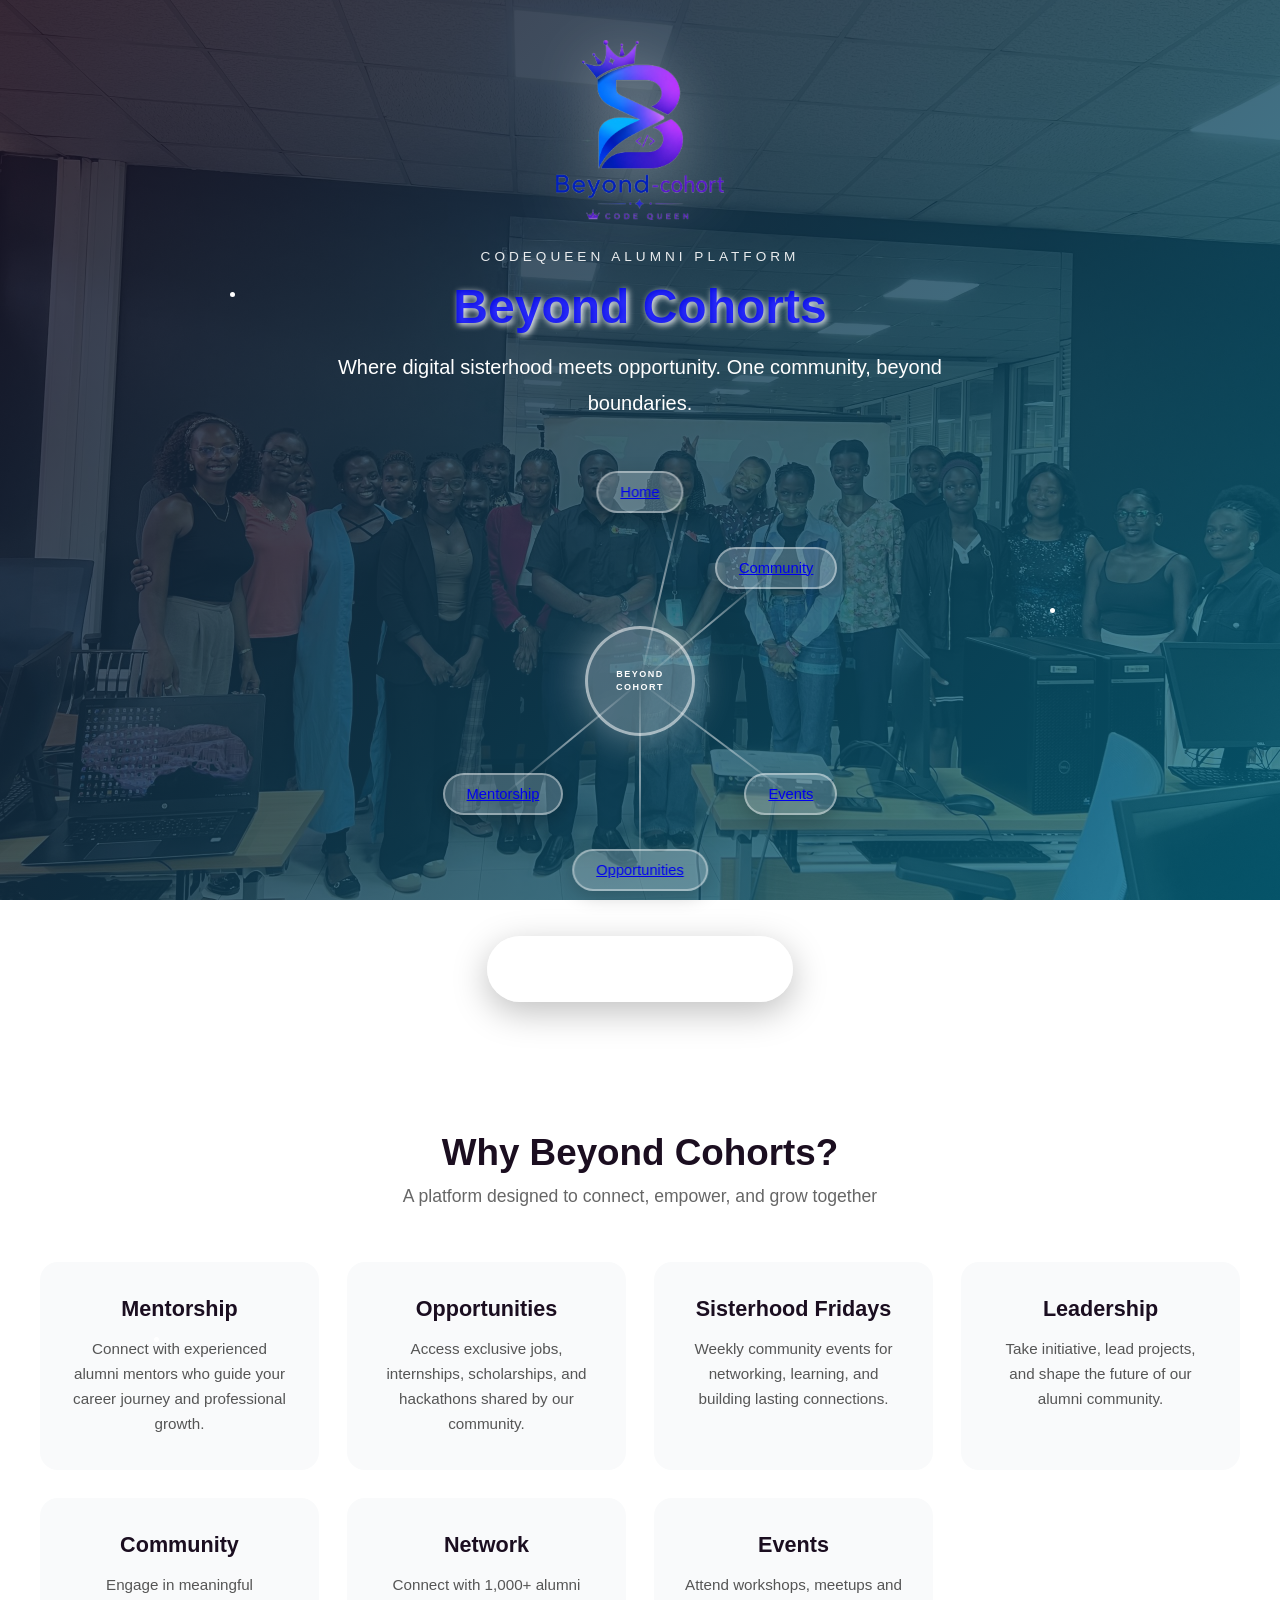
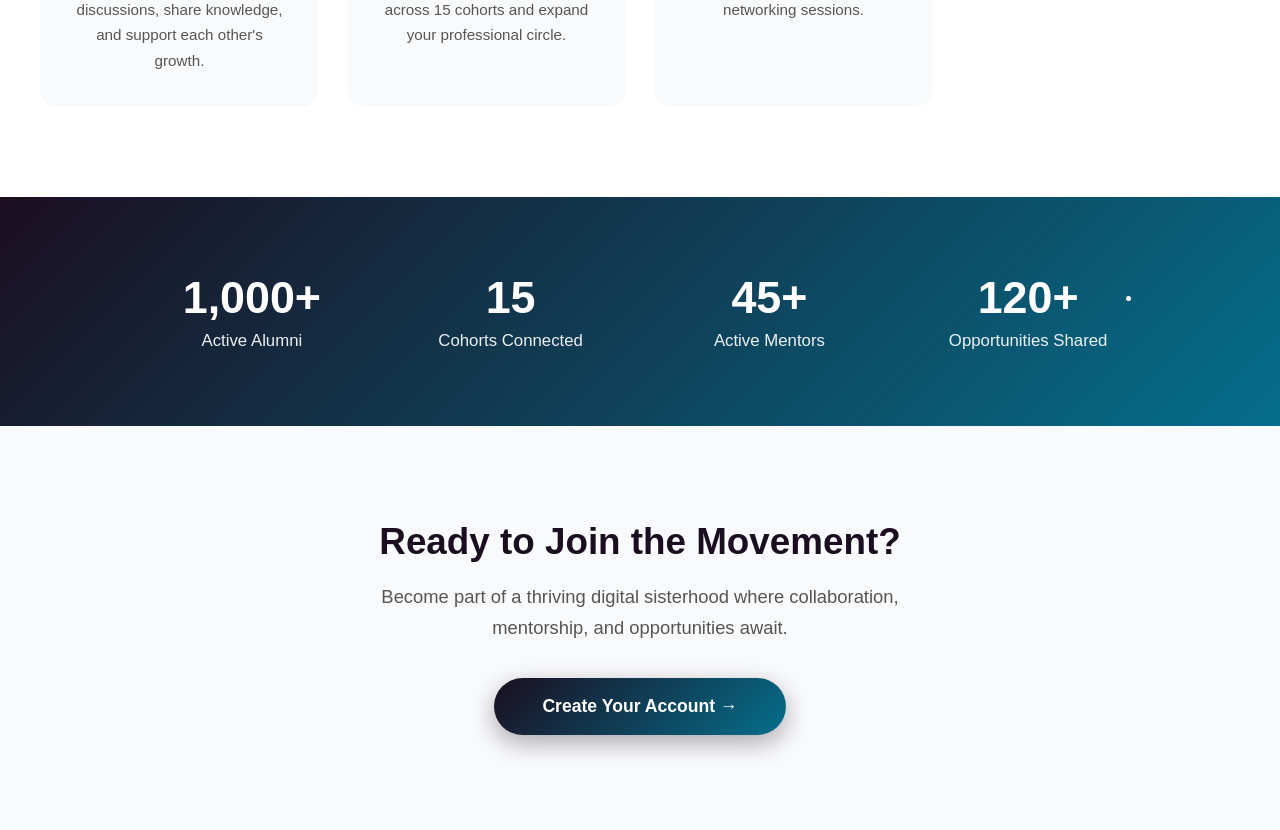
==== index.html @ 077b3493 "First commit" ====
<!DOCTYPE html>
<html lang="en">

<head>
    <meta charset="UTF-8">
    <meta name="viewport" content="width=device-width, initial-scale=1.0">
    <title>Beyond Cohorts | Code Queen Alumni</title>
    <style>
        * {
            margin: 0;
            padding: 0;
            box-sizing: border-box;
        }

        body {
            font-family: 'Segoe UI', Tahoma, Geneva, Verdana, sans-serif;
            color: white;
            overflow-x: hidden;
            position: relative;
            min-height: 100vh;
        }

        /*  Background Image Container */
        .hero-background {
            position: fixed;
            top: 0;
            left: 0;
            width: 100%;
            height: 100%;
            z-index: -2;
            
            background-image: url('assets/cohortimage.jpg');
            background-size: cover;
            background-position: center;
            background-repeat: no-repeat;
        }

        /* Overlay with your brand colors */
        .hero-background::before {
            content: '';
            position: absolute;
            top: 0;
            left: 0;
            width: 100%;
            height: 100%;
           
            background: linear-gradient(135deg, rgba(27, 14, 32, 0.85), rgba(5, 110, 139, 0.75));
            z-index: 1;
        }

        /* Hero Section Layout */
        .hero-section {
            min-height: 100vh;
            display: flex;
            flex-direction: column;
            align-items: center;
            justify-content: center;
            padding: 40px 20px;
            text-align: center;
            position: relative;
            z-index: 2;
        }

        .hero-content {
            max-width: 900px;
            animation: fadeIn 1s ease-out;
        }

        .logo-container {
            margin-bottom: 25px;
            animation: fadeInDown 1s ease-out;
        }

        .logo-img {
            width: 180px;
            height: 180px;
            object-fit: contain;
            filter: drop-shadow(0 10px 30px rgba(255, 255, 255, 0.4));
            transition: transform 0.3s ease;
        }

        .logo-img:hover {
            transform: scale(1.05);
        }

        .platform-tag {
            font-size: 0.85rem;
            letter-spacing: 4px;
            text-transform: uppercase;
            margin-bottom: 15px;
            opacity: 0.9;
            font-weight: 500;
        }


        h1 {
            font-size: 3rem;
            margin-bottom: 15px;
            animation: fadeInDown 1s ease-out 0.2s both;
            text-shadow: 2px 2px 6px white;
            color: rgba(0, 0, 255, 0.81);
            border: #f9fafb;


            }

        .tagline {
            font-size: 1.25rem;
            max-width: 650px;
            line-height: 1.8;
            margin: 0 auto 50px;
            animation: fadeInUp 1s ease-out 0.4s both;
            opacity: 0.95;
        }

        /* Network Hub */
        .hub-container {
            position: relative;
            width: 420px;
            height: 420px;
            margin: 30px auto;
            animation: fadeIn 1.5s ease-out 0.6s both;
        }

        .connection-line {
            position: absolute;
            background: linear-gradient(90deg,
                    rgba(255, 255, 255, 0) 0%,
                    rgba(255, 255, 255, 0.5) 50%,
                    rgba(255, 255, 255, 0) 100%);
            height: 2px;
            transform-origin: left center;
            animation: drawLine 2s ease-out 1s both;
            z-index: 1;
        }

        .center-node-link {
            position: absolute;
            top: 50%;
            left: 50%;
            transform: translate(-50%, -50%);
            width: 110px;
            height: 110px;
            text-decoration: none;
            color: white;
            z-index: 10;
            display: flex;
            align-items: center;
            justify-content: center;
            cursor: pointer;
        }

        .center-node {
            width: 100%;
            height: 100%;
            background: rgba(255, 255, 255, 0.25);
            border-radius: 50%;
            display: flex;
            align-items: center;
            justify-content: center;
            box-shadow: 0 0 40px rgba(255, 255, 255, 0.4);
            animation: pulse-glow 3s ease-in-out infinite;
            backdrop-filter: blur(12px);
            border: 3px solid rgba(255, 255, 255, 0.5);
            transition: all 0.3s ease;
        }

        .center-node-link:hover .center-node {
            transform: translate(-50%, -50%) scale(1.12);
            box-shadow: 0 0 60px rgba(255, 255, 255, 0.7);
            background: rgba(255, 255, 255, 0.4);
        }

        .center-text {
            font-size: 9px;
            font-weight: 700;
            text-align: center;
            line-height: 1.4;
            letter-spacing: 1.5px;
            text-transform: uppercase;
        }

        .surrounding-node {
            position: absolute;
            background: rgba(255, 255, 255, 0.2);
            padding: 11px 22px;
            border-radius: 25px;
            font-size: 0.92rem;
            font-weight: 500;
            backdrop-filter: blur(10px);
            border: 2px solid rgba(255, 255, 255, 0.4);
            box-shadow: 0 5px 20px rgba(0, 0, 0, 0.2);
            transition: all 0.3s ease;
            animation: nodeFloat 4.5s ease-in-out infinite;
            z-index: 5;
        }

        .surrounding-node:hover {
            background: rgba(255, 255, 255, 0.4);
            transform: scale(1.18);
            box-shadow: 0 10px 35px rgba(255, 255, 255, 0.4);
            cursor: pointer;
        }

        /* Node positions in circle */
        .node-1 {
            top: 0;
            left: 50%;
            transform: translateX(-50%);
            animation-delay: 0s;
        }

        .node-2 {
            top: 18%;
            right: 3%;
            animation-delay: 0.6s;
        }

        .node-3 {
            bottom: 18%;
            right: 3%;
            animation-delay: 1.2s;
        }

        .node-4 {
            bottom: 0;
            left: 50%;
            transform: translateX(-50%);
            animation-delay: 1.8s;
        }

        .node-5 {
            bottom: 18%;
            left: 3%;
            animation-delay: 2.4s;
        }

        .node-6 {
            top: 18%;
            left: 3%;
            animation-delay: 3s;
        }

        .cta-button {
            background: rgba(255, 255, 255, 0.2);
            color: white;
            padding: 19px 52px;
            border-radius: 55px;
            text-decoration: none;
            font-weight: 700;
            font-size: 1.15rem;
            border: 3px solid rgba(255, 255, 255, 0.6);
            transition: all 0.35s ease;
            display: inline-block;
            backdrop-filter: blur(12px);
            box-shadow: 0 10px 35px rgba(0, 0, 0, 0.25);
            animation: fadeInUp 1s ease-out 1.2s both;
            margin-top: 15px;
        }

        .cta-button:hover {
            background: white;
            color: #056e8b;
            transform: translateY(-6px) scale(1.06);
            box-shadow: 0 18px 50px rgba(0, 0, 0, 0.35);
        }

        /* Features Section */
        .features-section {
            padding: 90px 20px;
            background: white;
            color: #333;
        }

        .container {
            max-width: 1200px;
            margin: 0 auto;
        }

        .section-title {
            text-align: center;
            font-size: 2.3rem;
            color: #1b0e20;
            margin-bottom: 12px;
            font-weight: 700;
        }

        .section-subtitle {
            text-align: center;
            color: #666;
            margin-bottom: 55px;
            font-size: 1.1rem;
            max-width: 600px;
            margin-left: auto;
            margin-right: auto;
        }

        .features-grid {
            display: grid;
            grid-template-columns: repeat(auto-fit, minmax(270px, 1fr));
            gap: 28px;
        }

        .feature-card {
            background: #f9fafb;
            padding: 32px 28px;
            border-radius: 18px;
            text-align: center;
            transition: all 0.35s ease;
            border: 2px solid transparent;
        }

        .feature-card:hover {
            transform: translateY(-8px);
            border-color: #056e8b;
            box-shadow: 0 15px 40px rgba(5, 110, 139, 0.2);
            background: white;
        }

        .feature-icon {
            font-size: 2.8rem;
            margin-bottom: 18px;
            display: block;
        }

        .feature-card h3 {
            font-size: 1.35rem;
            margin-bottom: 14px;
            color: #1b0e20;
            font-weight: 600;
        }

        .feature-card p {
            color: #555;
            line-height: 1.65;
            font-size: 0.95rem;
        }

        /* Stats Section */
        .stats-section {
            padding: 75px 20px;
            background: linear-gradient(135deg, #1b0e20, #056e8b);
            color: white;
        }

        .stats-grid {
            display: grid;
            grid-template-columns: repeat(auto-fit, minmax(180px, 1fr));
            gap: 35px;
            text-align: center;
            max-width: 1000px;
            margin: 0 auto;
        }

        .stat-item h3 {
            font-size: 2.8rem;
            margin-bottom: 8px;
            font-weight: 700;
        }

        .stat-item p {
            font-size: 1.05rem;
            opacity: 0.92;
            font-weight: 500;
        }

        /* Final CTA */
        .cta-section {
            padding: 95px 20px;
            text-align: center;
            background: #f9fafb;
            color: #333;
        }

        .cta-section h2 {
            font-size: 2.3rem;
            margin-bottom: 18px;
            color: #1b0e20;
            font-weight: 700;
        }

        .cta-section p {
            font-size: 1.15rem;
            color: #555;
            max-width: 580px;
            margin: 0 auto 35px;
            line-height: 1.7;
        }

        .btn-primary {
            background: linear-gradient(135deg, #1b0e20, #056e8b);
            color: white;
            padding: 18px 48px;
            border-radius: 50px;
            text-decoration: none;
            font-weight: 700;
            font-size: 1.1rem;
            display: inline-block;
            transition: all 0.3s ease;
            box-shadow: 0 8px 25px rgba(27, 14, 32, 0.35);
        }

        .btn-primary:hover {
            transform: translateY(-4px);
            box-shadow: 0 15px 40px rgba(5, 110, 139, 0.5);
        }

        /* Animations */
        @keyframes float {

            0%,
            100% {
                transform: translateY(0px);
            }

            50% {
                transform: translateY(-18px);
            }
        }

        @keyframes nodeFloat {

            0%,
            100% {
                transform: translateY(0px);
            }

            50% {
                transform: translateY(-12px);
            }
        }

        @keyframes pulse-glow {

            0%,
            100% {
                box-shadow: 0 0 40px rgba(255, 255, 255, 0.4);
            }

            50% {
                box-shadow: 0 0 70px rgba(255, 255, 255, 0.7);
            }
        }

        @keyframes drawLine {
            from {
                width: 0;
                opacity: 0;
            }

            to {
                width: var(--line-length);
                opacity: 1;
            }
        }

        @keyframes fadeIn {
            from {
                opacity: 0;
            }

            to {
                opacity: 1;
            }
        }

        @keyframes fadeInDown {
            from {
                opacity: 0;
                transform: translateY(-35px);
            }

            to {
                opacity: 1;
                transform: translateY(0);
            }
        }

        @keyframes fadeInUp {
            from {
                opacity: 0;
                transform: translateY(35px);
            }

            to {
                opacity: 1;
                transform: translateY(0);
            }
        }

        .sparkle {
            position: absolute;
            width: 5px;
            height: 5px;
            background: white;
            border-radius: 50%;
            animation: sparkle 3.5s linear infinite;
            z-index: 1;
        }

        @keyframes sparkle {

            0%,
            100% {
                opacity: 0;
                transform: scale(0);
            }

            50% {
                opacity: 1;
                transform: scale(1);
            }
        }

        /* Responsive */
        @media (max-width: 768px) {
            h1 {
                font-size: 2.1rem;
            }

            .hub-container {
                width: 320px;
                height: 320px;
            }

            .surrounding-node {
                font-size: 0.82rem;
                padding: 9px 16px;
            }

            .section-title {
                font-size: 1.9rem;
            }

            .logo-img {
                width: 140px;
                height: 140px;
            }

            .center-node-link {
                width: 90px;
                height: 90px;
            }

            .center-text {
                font-size: 8px;
            }
        }
    </style>
</head>

<body>

    <!-- Background Image  -->
    <div class="hero-background"></div>

    <!-- Sparkles -->
    <div class="sparkle" style="top: 12%; left: 18%; animation-delay: 0s;"></div>
    <div class="sparkle" style="top: 25%; left: 82%; animation-delay: 0.7s;"></div>
    <div class="sparkle" style="top: 55%; left: 12%; animation-delay: 1.4s;"></div>
    <div class="sparkle" style="top: 78%; left: 88%; animation-delay: 2.1s;"></div>
    <div class="sparkle" style="top: 42%; left: 94%; animation-delay: 2.8s;"></div>

    <!-- Hero Section -->
    <section class="hero-section">
        <div class="hero-content">
            <div class="logo-container">
                <img src="assets/logo.png" alt="Beyond Cohort Logo" class="logo-img"
                    onerror="this.style.display='none'; this.parentElement.innerHTML='<div style=\'width:180px;height:180px;background:rgba(255,255,255,0.2);border-radius:50%;display:flex;align-items:center;justify-content:center;font-weight:bold;font-size:1.1rem;text-align:center;padding:10px;backdrop-filter:blur(10px);border:3px solid rgba(255,255,255,0.5);box-shadow:0 10px 30px rgba(255,255,255,0.3);animation:float 6s ease-in-out infinite;\'>BEYOND<br>COHORT</div>'">
            </div>

            <p class="platform-tag">CodeQueen Alumni Platform</p>
            <h1>Beyond Cohorts</h1>
            <p class="tagline">Where digital sisterhood meets opportunity. One community, beyond boundaries.</p>

            <div class="hub-container" id="hubContainer">
                <a href="signup.html" class="center-node-link">
                    <div class="center-node">
                        <div class="center-text">BEYOND<br>COHORT</div>
                    </div>
                </a>

                <div class="surrounding-node node-1"><a href="home.html">Home</a></div>
                <div class="surrounding-node node-2"><a href="community.html">Community</a></div>
                <div class="surrounding-node node-3"><a href="events.html">Events</a></div>
                <div class="surrounding-node node-4"><a href="opportunities.html">Opportunities</a></div>
                <div class="surrounding-node node-5"><a href="mentorship.html">Mentorship</a></div>
            </div>

            <a href="signup.html" class="cta-button">Join the Sisterhood →</a>
        </div>
    </section>

    <!-- Features Section -->
    <section class="features-section">
        <div class="container">
            <h2 class="section-title">Why Beyond Cohorts?</h2>
            <p class="section-subtitle">A platform designed to connect, empower, and grow together</p>

            <div class="features-grid">
                <div class="feature-card">
                 
                   <h3>Mentorship</h3>
                    <p>Connect with experienced alumni mentors who guide your career journey and professional growth.
                    </p>
                </div>
                <div class="feature-card">
                   
                    <h3>Opportunities</h3>
                    <p>Access exclusive jobs, internships, scholarships, and hackathons shared by our community.</p>
                </div>
                <div class="feature-card">
                    
                    <h3>Sisterhood Fridays</h3>
                    <p>Weekly community events for networking, learning, and building lasting connections.</p>
                </div>
                <div class="feature-card">
                  
                    <h3>Leadership</h3>
                    <p>Take initiative, lead projects, and shape the future of our alumni community.</p>
                </div>
                <div class="feature-card">
                                     <h3>Community</h3>
                    <p>Engage in meaningful discussions, share knowledge, and support each other's growth.</p>
                </div>
                <div class="feature-card">
                   
                    <h3>Network</h3>
                    <p>Connect with 1,000+ alumni across 15 cohorts and expand your professional circle.</p>
                </div>

                <div class="feature-card">

                    <h3>Events</h3>
                    <p>Attend workshops, meetups and networking sessions.</p>
                </div>
                
            </div>
        </div>
    </section>

    <!-- Stats Section -->
    <section class="stats-section">
        <div class="container">
            <div class="stats-grid">
                <div class="stat-item">
                    <h3>1,000+</h3>
                    <p>Active Alumni</p>
                </div>
                <div class="stat-item">
                    <h3>15</h3>
                    <p>Cohorts Connected</p>
                </div>
                <div class="stat-item">
                    <h3>45+</h3>
                    <p>Active Mentors</p>
                </div>
                <div class="stat-item">
                    <h3>120+</h3>
                    <p>Opportunities Shared</p>
                </div>
            </div>
        </div>
    </section>

    <!-- Final CTA -->
    <section class="cta-section">
        <div class="container">
            <h2>Ready to Join the Movement?</h2>
            <p>Become part of a thriving digital sisterhood where collaboration, mentorship, and opportunities await.
            </p>
            <a href="signup.html" class="btn-primary">Create Your Account →</a>
        </div>
    </section>

    <script>
        document.addEventListener('DOMContentLoaded', function () {
            const hubContainer = document.getElementById('hubContainer');
            const nodes = document.querySelectorAll('.surrounding-node');
            const centerX = 210;
            const centerY = 210;

            nodes.forEach((node, index) => {
                const rect = node.getBoundingClientRect();
                const containerRect = hubContainer.getBoundingClientRect();

                const nodeX = rect.left + rect.width / 2 - containerRect.left;
                const nodeY = rect.top + rect.height / 2 - containerRect.top;

                const deltaX = nodeX - centerX;
                const deltaY = nodeY - centerY;
                const distance = Math.sqrt(deltaX * deltaX + deltaY * deltaY);
                const angle = Math.atan2(deltaY, deltaX) * 180 / Math.PI;

                const line = document.createElement('div');
                line.className = 'connection-line';
                line.style.width = distance + 'px';
                line.style.left = centerX + 'px';
                line.style.top = centerY + 'px';
                line.style.transform = `rotate(${angle}deg)`;
                line.style.setProperty('--line-length', distance + 'px');
                line.style.animationDelay = (1 + index * 0.25) + 's';

                hubContainer.appendChild(line);
            });
        });
    </script>
</body>

</html>
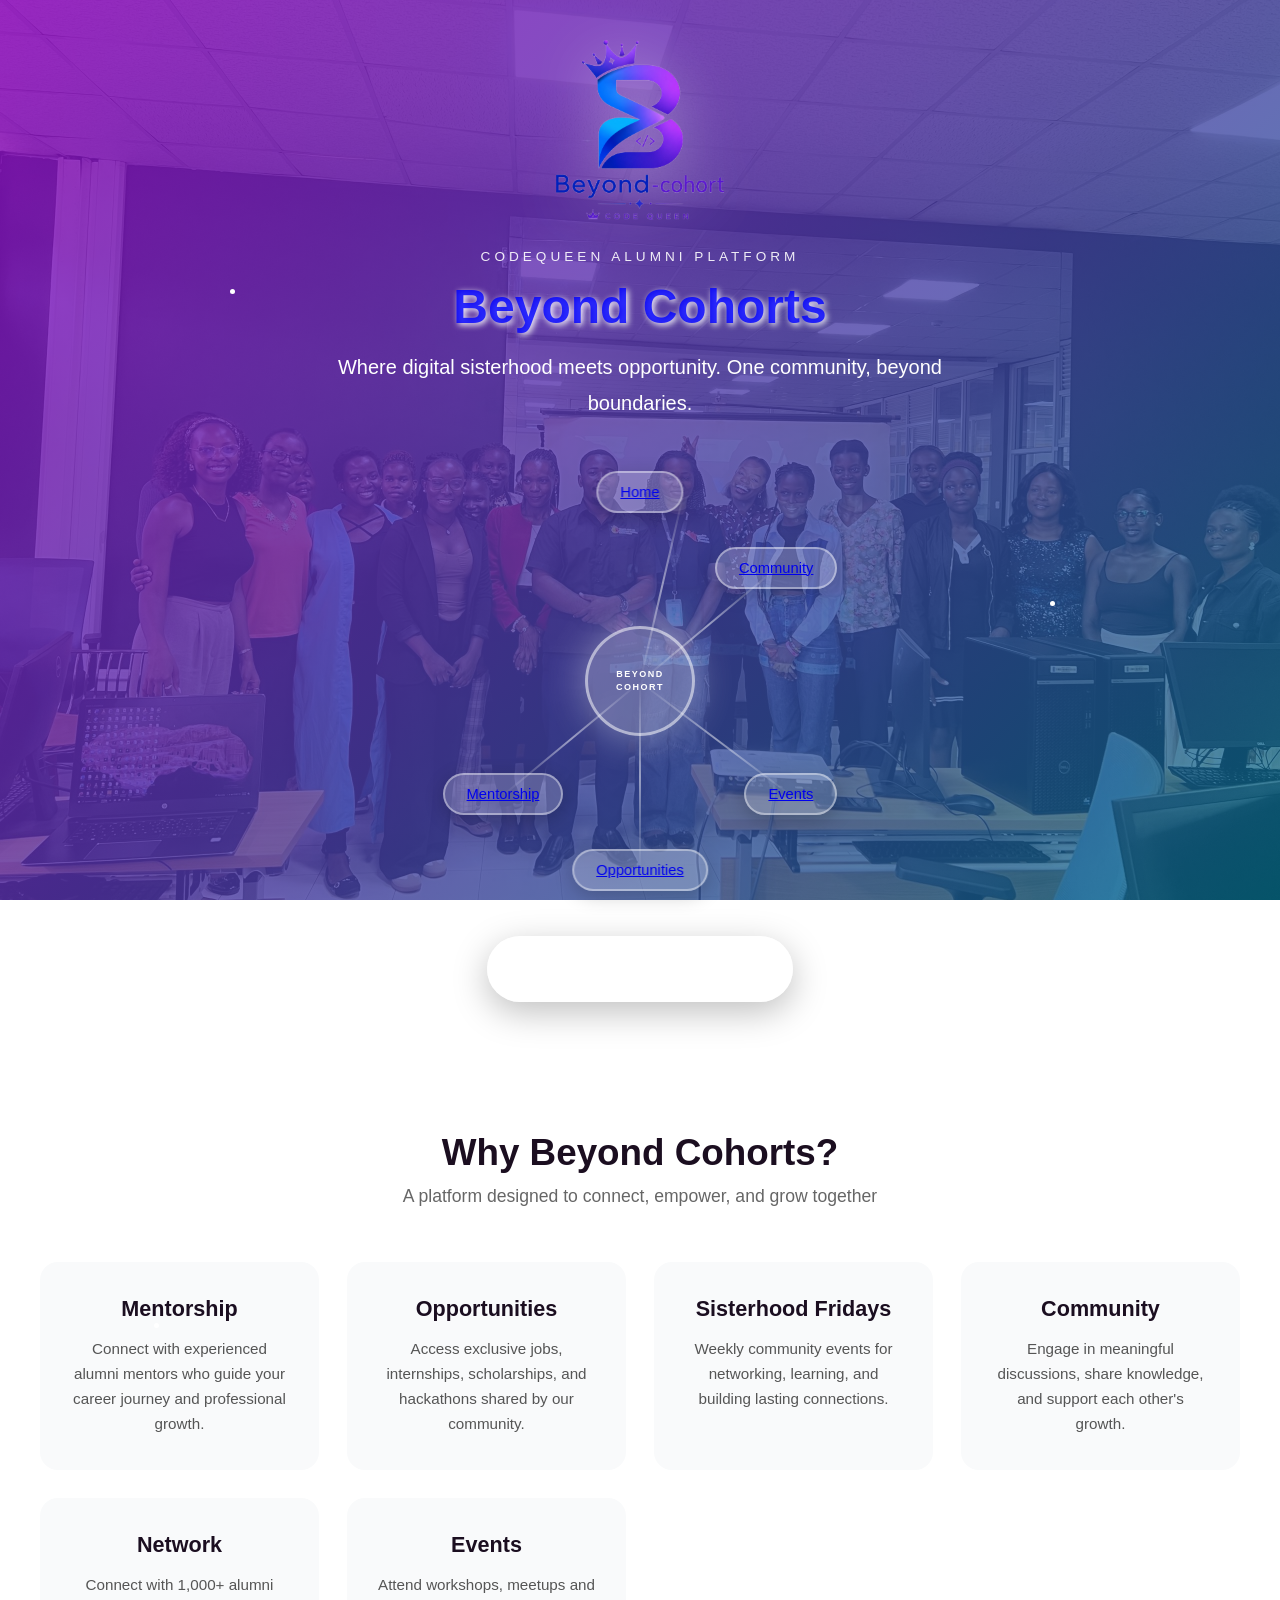
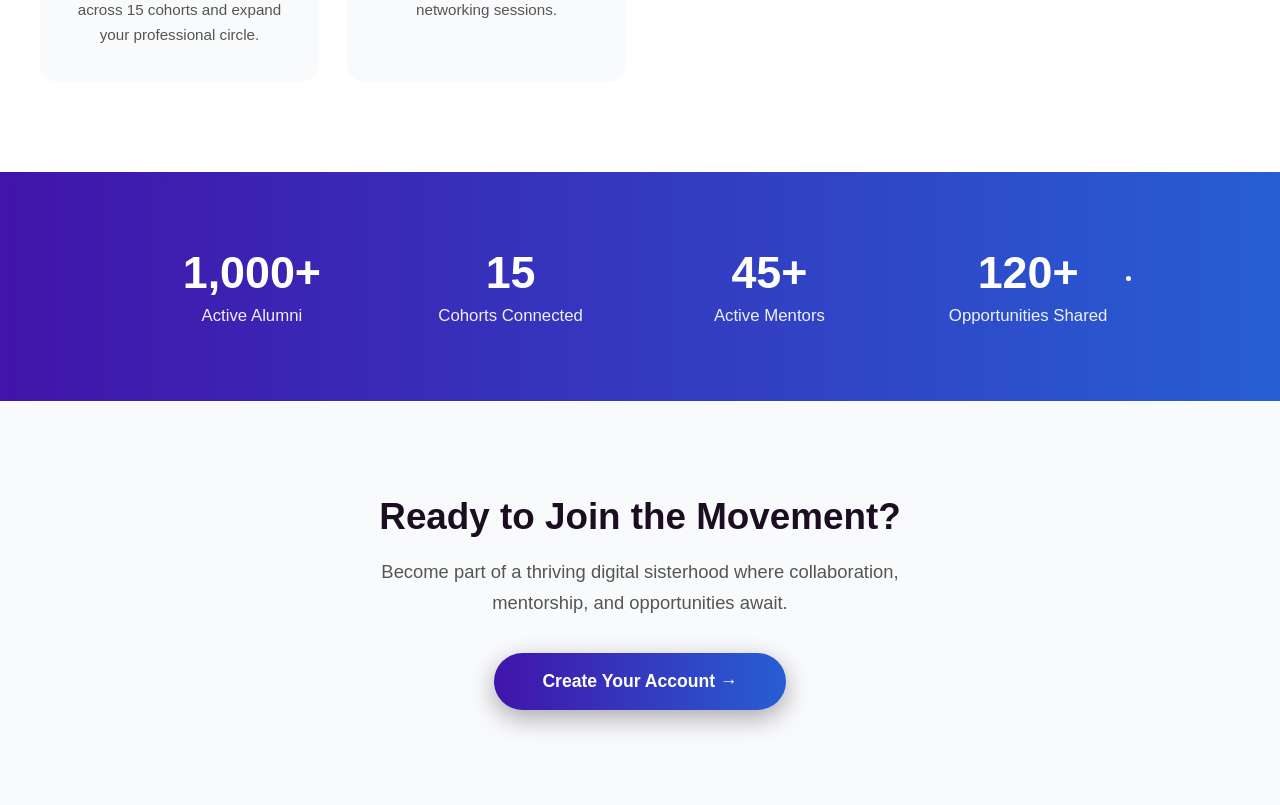
==== commit 5ea2aac1: "ne changes" ====
--- a/index.html
+++ b/index.html
@@ -44,7 +44,7 @@
             width: 100%;
             height: 100%;
            
-            background: linear-gradient(135deg, rgba(27, 14, 32, 0.85), rgba(5, 110, 139, 0.75));
+            background: linear-gradient(135deg, rgba(142, 12, 194, 0.85), rgba(5, 110, 139, 0.75));
             z-index: 1;
         }
 
@@ -312,7 +312,7 @@
 
         .feature-card:hover {
             transform: translateY(-8px);
-            border-color: #056e8b;
+            border-color: #826aec;
             box-shadow: 0 15px 40px rgba(5, 110, 139, 0.2);
             background: white;
         }
@@ -339,8 +339,11 @@
         /* Stats Section */
         .stats-section {
             padding: 75px 20px;
-            background: linear-gradient(135deg, #1b0e20, #056e8b);
-            color: white;
+            background:linear-gradient(
+        90deg,
+        #4114aa,
+        #275ed4
+    );
         }
 
         .stats-grid {
@@ -388,7 +391,11 @@
         }
 
         .btn-primary {
-            background: linear-gradient(135deg, #1b0e20, #056e8b);
+            background:linear-gradient(
+        90deg,
+        #4114aa,
+        #275ed4
+    );
             color: white;
             padding: 18px 48px;
             border-radius: 50px;
@@ -546,6 +553,8 @@
                 font-size: 8px;
             }
         }
+
+     
     </style>
 </head>
 
@@ -574,17 +583,17 @@
             <p class="tagline">Where digital sisterhood meets opportunity. One community, beyond boundaries.</p>
 
             <div class="hub-container" id="hubContainer">
-                <a href="signup.html" class="center-node-link">
+                <a href="#" class="center-node-link">
                     <div class="center-node">
                         <div class="center-text">BEYOND<br>COHORT</div>
                     </div>
                 </a>
 
-                <div class="surrounding-node node-1"><a href="home.html">Home</a></div>
-                <div class="surrounding-node node-2"><a href="community.html">Community</a></div>
-                <div class="surrounding-node node-3"><a href="events.html">Events</a></div>
-                <div class="surrounding-node node-4"><a href="opportunities.html">Opportunities</a></div>
-                <div class="surrounding-node node-5"><a href="mentorship.html">Mentorship</a></div>
+                <div class="surrounding-node node-1"><a href=#>Home</a></div>
+                <div class="surrounding-node node-2"><a href=#>Community</a></div>
+                <div class="surrounding-node node-3"><a href="#">Events</a></div>
+                <div class="surrounding-node node-4"><a href=#>Opportunities</a></div>
+                <div class="surrounding-node node-5"><a href="#">Mentorship</a></div>
             </div>
 
             <a href="signup.html" class="cta-button">Join the Sisterhood →</a>
@@ -614,11 +623,7 @@
                     <h3>Sisterhood Fridays</h3>
                     <p>Weekly community events for networking, learning, and building lasting connections.</p>
                 </div>
-                <div class="feature-card">
-                  
-                    <h3>Leadership</h3>
-                    <p>Take initiative, lead projects, and shape the future of our alumni community.</p>
-                </div>
+                
                 <div class="feature-card">
                                      <h3>Community</h3>
                     <p>Engage in meaningful discussions, share knowledge, and support each other's growth.</p>
@@ -673,7 +678,11 @@
         </div>
     </section>
 
+ 
     <script>
+
+        // connect to backend
+        // const API_BASE_URL = 'http://localhost:5000/api';
         document.addEventListener('DOMContentLoaded', function () {
             const hubContainer = document.getElementById('hubContainer');
             const nodes = document.querySelectorAll('.surrounding-node');
@@ -704,6 +713,7 @@
                 hubContainer.appendChild(line);
             });
         });
+        
     </script>
 </body>
 
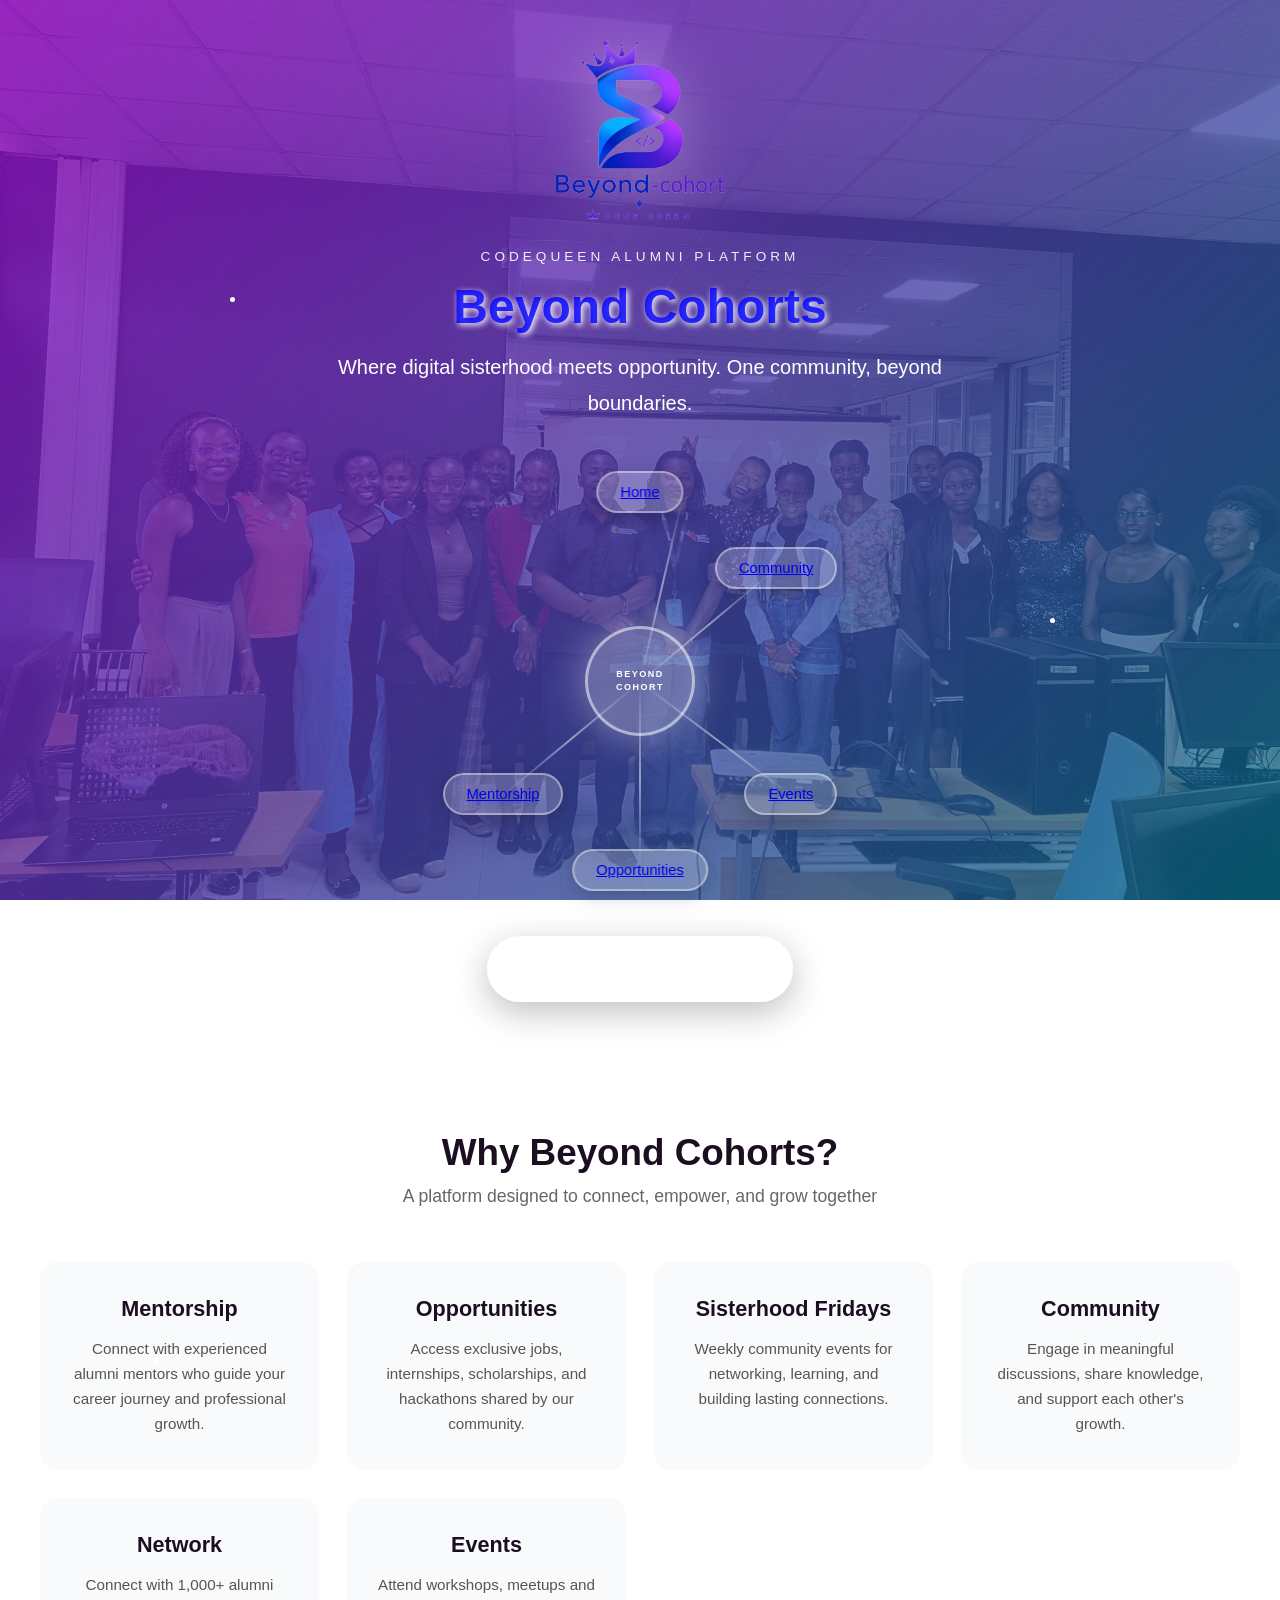
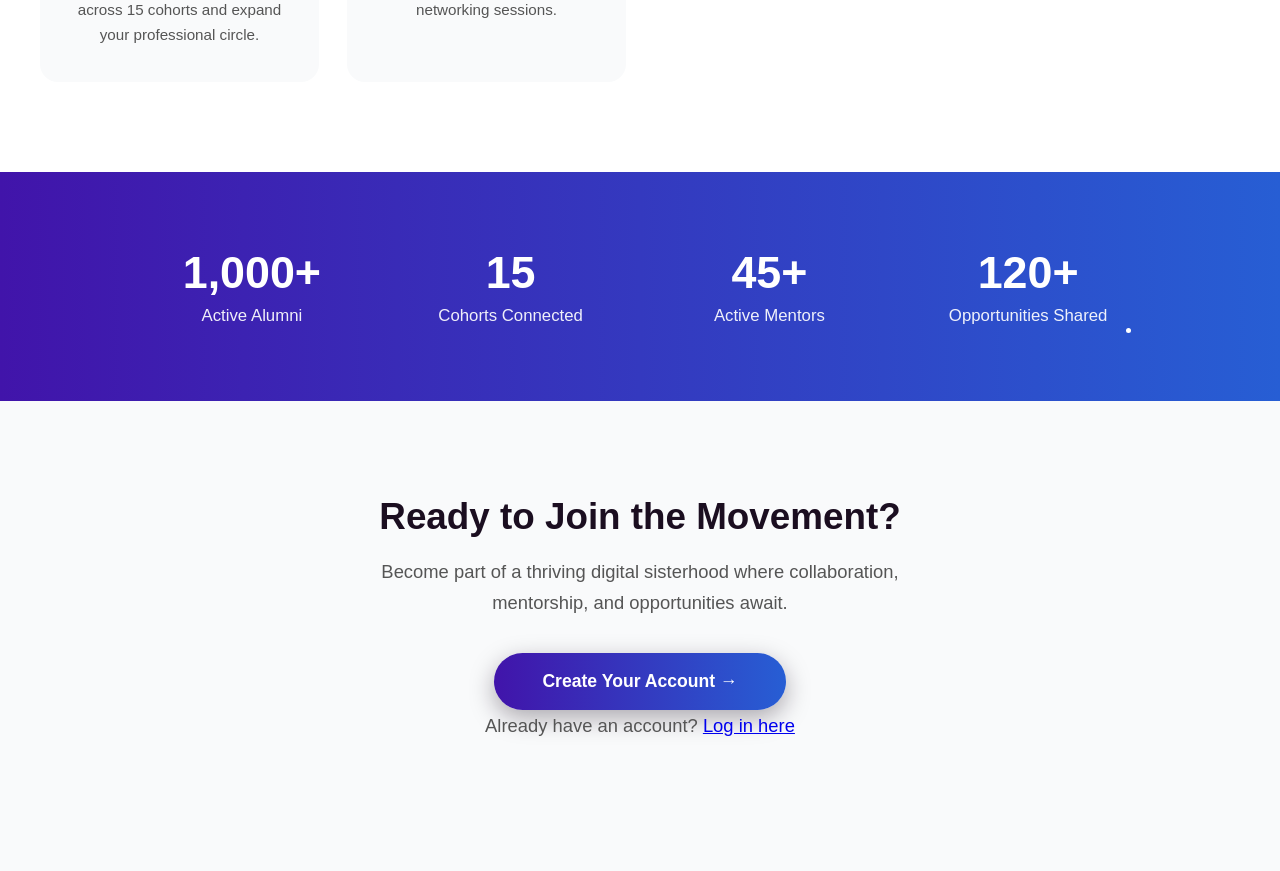
==== commit ac12edfa: "backend integration with the frontend" ====
--- a/index.html
+++ b/index.html
@@ -676,9 +676,10 @@
             </p>
             <a href="signup.html" class="btn-primary">Create Your Account →</a>
         </div>
+           <p>Already have an account? <a href="login.html">Log in here</a></p>
     </section>
 
- 
+
     <script>
 
         // connect to backend
